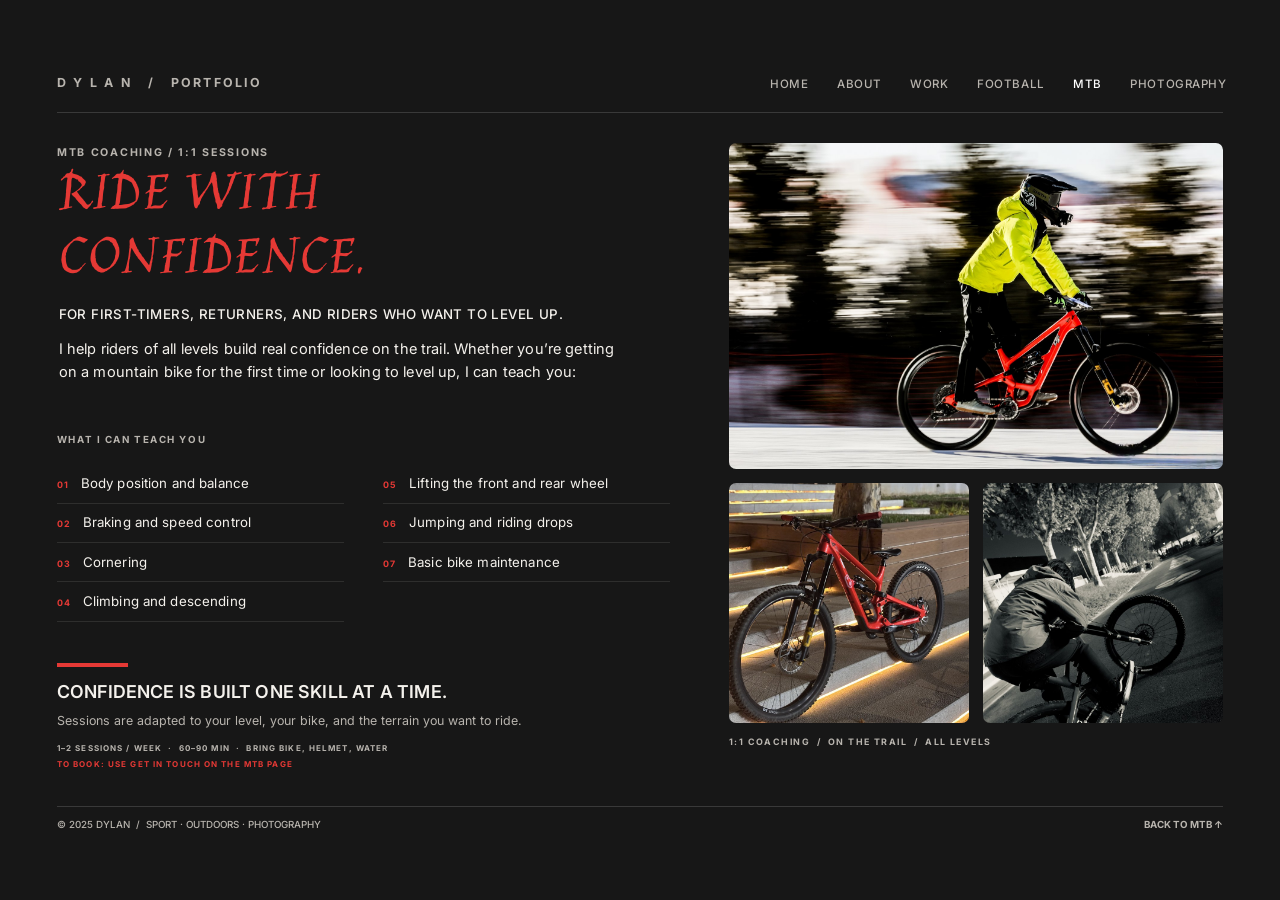
==== coaching.html @ 46d6f0d0 "11 111" ====
<!DOCTYPE html>
<html lang="en">
<head>
  <meta charset="UTF-8">
  <meta name="viewport" content="width=device-width, initial-scale=1.0">
  <title>MTB COACHING / DYLAN</title>

  <link rel="preconnect" href="https://fonts.googleapis.com">
  <link rel="preconnect" href="https://fonts.gstatic.com" crossorigin>
  <link href="https://fonts.googleapis.com/css2?family=Inter:wght@400;500;700&family=Jim+Nightshade&display=swap" rel="stylesheet">

  <link rel="stylesheet" href="style.css">
</head>
<body>
<div class="stage-wrap" id="stageWrap">
  <div class="stage" id="stage">

  <!-- PAGE 7: MTB COACHING / GET IN TOUCH -->
  <div class="page-container page-coaching" id="coaching">
    <div class="brand-title" onclick="window.location.href='index.html#home'">D Y L A N &nbsp; / &nbsp; PORTFOLIO</div>
    <nav class="nav-links">
      <a href="index.html#home" class="nav-link">HOME</a>
      <a href="index.html#about" class="nav-link">ABOUT</a>
      <a href="index.html#work" class="nav-link">WORK</a>
      <a href="index.html#football" class="nav-link">FOOTBALL</a>
      <a href="index.html#mtb" class="nav-link active">MTB</a>
      <a href="index.html#photography" class="nav-link">PHOTOGRAPHY</a>
    </nav>
    <div class="top-divider top-divider-dark"></div>

    <div class="coach-tag">MTB COACHING / 1:1 SESSIONS</div>
    <h2 class="coach-title">RIDE WITH<br>CONFIDENCE.</h2>
    <div class="coach-subtitle">FOR FIRST-TIMERS, RETURNERS, AND RIDERS WHO WANT TO LEVEL UP.</div>

    <p class="coach-intro">
      I help riders of all levels build real confidence on the trail. Whether you’re getting on a mountain bike for the first time or looking to level up, I can teach you:
    </p>

    <div class="coach-list-label">WHAT I CAN TEACH YOU</div>
    <ul class="coach-skills">
      <li><span class="num">01</span>Body position and balance</li>
      <li><span class="num">02</span>Braking and speed control</li>
      <li><span class="num">03</span>Cornering</li>
      <li><span class="num">04</span>Climbing and descending</li>
      <li><span class="num">05</span>Lifting the front and rear wheel</li>
      <li><span class="num">06</span>Jumping and riding drops</li>
      <li><span class="num">07</span>Basic bike maintenance</li>
    </ul>

    <div class="coach-note">
      <div class="coach-note-bar"></div>
      <div class="coach-note-title">CONFIDENCE IS BUILT ONE SKILL AT A TIME.</div>
      <div class="coach-note-sub">Sessions are adapted to your level, your bike, and the terrain you want to ride.</div>
    </div>

    <div class="coach-meta">1–2 SESSIONS / WEEK &nbsp;·&nbsp; 60–90 MIN &nbsp;·&nbsp; BRING BIKE, HELMET, WATER</div>
    <div class="coach-meta coach-meta-red">TO BOOK: USE GET IN TOUCH ON THE MTB PAGE</div>

    <img src="assets/coach-hero.jpg" alt="MTB coaching on the trail" class="coach-img-main" />
    <img src="assets/coach-bike.jpg" alt="Bike setup and maintenance" class="coach-img-small1" />
    <img src="assets/coach-corner.jpg" alt="Cornering practice" class="coach-img-small2" />
    <div class="coach-img-caption">1:1 COACHING &nbsp;/&nbsp; ON THE TRAIL &nbsp;/&nbsp; ALL LEVELS</div>

    <div class="bottom-divider"></div>

    <div class="copyright">
      © 2025 DYLAN &nbsp;/&nbsp; SPORT · OUTDOORS · PHOTOGRAPHY
    </div>
    <a href="index.html#mtb" class="contact-link">
      BACK TO MTB <span class="arrow">↑</span>
    </a>
  </div>


  </div><!-- /.stage -->
</div><!-- /.stage-wrap -->

  <script>
    // Scale the 1440-wide design to the window width on this standalone page.
    (function () {
      const stage = document.getElementById('stage');
      const wrap = document.getElementById('stageWrap');
      const DESIGN_W = 1440;
      const DESIGN_H = 900;

      function fitStage() {
        const viewportWidth = document.documentElement.clientWidth || window.innerWidth;
        const scale = viewportWidth / DESIGN_W;

        if ('zoom' in stage.style) {
          stage.style.zoom = scale;
          stage.style.transform = '';
          wrap.style.height = '';
        } else {
          stage.style.zoom = '';
          stage.style.transform = 'scale(' + scale + ')';
          wrap.style.height = (DESIGN_H * scale) + 'px';
        }
      }

      fitStage();
      window.addEventListener('resize', fitStage);
      window.addEventListener('orientationchange', fitStage);
    })();
  </script>
</body>
</html>
---- style.css ----
/* CSS Reset & Base Setup */
*, *::before, *::after {
  box-sizing: border-box;
  margin: 0;
  padding: 0;
}

html {
  height: 100%;
  background-color: #171717;
}

body {
  width: 100%;
  min-height: 100vh;
  background-color: #171717;
  color: #B8B4AE;
  font-family: 'Inter', -apple-system, BlinkMacSystemFont, "Segoe UI", Roboto, sans-serif;
  -webkit-font-smoothing: antialiased;
  -moz-osx-font-smoothing: grayscale;
  display: flex;
  flex-direction: column;
  align-items: center;
  justify-content: center;
  overflow-x: hidden;
}

/* Scroll wrapper: its height is set in JS to the scaled canvas height */
.stage-wrap {
  position: relative;
  width: 100%;
  flex: 0 0 auto;
}

/* Responsive stage: the 1440 x 900 canvas is scaled to the window width.
   The height is free, so the document scrolls vertically when needed. */
.stage {
  position: relative;
  width: 1440px;
  height: auto;
  margin: 0 auto;
}

/* Master page frame: Exactly 1440px * 900px.
   All pages are stacked vertically to form one continuous scroll page. */
.page-container {
  width: 1440px;
  height: 900px;
  position: relative;
  background-color: #171717;
  overflow: hidden;
  margin: 0 auto;
}

.card-clickable {
  cursor: pointer;
  transition: transform 0.25s ease, opacity 0.2s ease;
}

.card-clickable:hover {
  opacity: 0.9;
}

/* Common Header Elements Across Pages */
.brand-title {
  position: absolute;
  left: 64px;
  top: 28px;
  width: 420px;
  color: #B8B4AE;
  font-size: 14px;
  font-weight: 700;
  letter-spacing: 0.18em;
  word-wrap: break-word;
  user-select: none;
  z-index: 10;
}

.nav-links {
  position: absolute;
  left: 800px;
  top: 30px;
  width: 580px;
  display: flex;
  justify-content: flex-end;
  gap: 32px;
  color: #B8B4AE;
  font-size: 13px;
  font-weight: 500;
  word-wrap: break-word;
  z-index: 10;
}

.nav-link {
  color: #B8B4AE;
  text-decoration: none;
  transition: color 0.2s ease;
  letter-spacing: 0.05em;
}

.nav-link:hover,
.nav-link.active {
  color: #FFFFFF;
}

/* Common Dividers */
.top-divider {
  position: absolute;
  left: 64px;
  top: 70px;
  width: 1312px;
  height: 1px;
  z-index: 10;
}

.top-divider-red {
  background-color: #E53935;
}

.top-divider-dark {
  background-color: #393939;
}

.bottom-divider {
  position: absolute;
  left: 64px;
  top: 850px;
  width: 1312px;
  height: 1px;
  background-color: #393939;
  z-index: 10;
}

/* Common Footer Elements */
.copyright {
  position: absolute;
  left: 64px;
  top: 865px;
  width: 700px;
  color: #B8B4AE;
  font-size: 11px;
  font-weight: 500;
  word-wrap: break-word;
  z-index: 10;
}

.contact-link {
  position: absolute;
  left: 1050px;
  top: 865px;
  width: 326px;
  text-align: right;
  color: #B8B4AE;
  font-size: 11px;
  font-weight: 700;
  word-wrap: break-word;
  text-decoration: none;
  z-index: 10;
  transition: color 0.2s ease;
}

.contact-link:hover {
  color: #FFFFFF;
}

.contact-link .arrow {
  display: inline-block;
  transition: transform 0.2s ease;
}

.contact-link:hover .arrow {
  transform: translate(2px, -2px);
}

/* ===================================================
   PAGE 1: HERO / HOME (Figma exact coordinates)
=================================================== */
.page-home .hero-img-box {
  position: absolute;
  left: 637px;
  top: 109px;
  width: 691px;
  height: 687px;
  z-index: 1;
  pointer-events: none;
}

.page-home .hero-img-box img {
  width: 100%;
  height: 100%;
  object-fit: contain;
  object-position: center;
  display: block;
}

.page-home .role-subheading {
  position: absolute;
  left: 64px;
  top: 105px;
  width: 760px;
  color: rgba(184, 180, 174, 0.72);
  font-size: 12px;
  font-weight: 700;
  letter-spacing: 0.16em;
  word-wrap: break-word;
  z-index: 2;
}

.page-home .hero-title {
  position: absolute;
  left: 64px;
  top: 136px;
  width: 690px;
  color: #E53935;
  font-size: 96px;
  font-family: 'Jim Nightshade', cursive;
  font-weight: 400;
  line-height: 1.05;
  letter-spacing: 0.02em;
  word-wrap: break-word;
  z-index: 2;
  user-select: none;
}

.page-home .hero-intro {
  position: absolute;
  left: 68px;
  top: 400px;
  width: 520px;
  color: #B8B4AE;
  font-size: 18px;
  font-weight: 400;
  line-height: 1.6;
  letter-spacing: 0.01em;
  word-wrap: break-word;
  z-index: 2;
}

.page-home .statement-accent-bar {
  position: absolute;
  left: 68px;
  top: 780px;
  width: 80px;
  height: 5px;
  background-color: #E53935;
  z-index: 2;
}

.page-home .statement-text {
  position: absolute;
  left: 68px;
  top: 798px;
  width: 780px;
  color: #F4F1EC;
  font-size: 14px;
  font-weight: 400;
  line-height: 1.5;
  letter-spacing: 0.02em;
  word-wrap: break-word;
  z-index: 2;
}

/* ===================================================
   PAGE 2: ABOUT SECTION (Figma exact coordinates)
=================================================== */
.page-about .about-img {
  position: absolute;
  left: 64px;
  top: 123px;
  width: 620px;
  height: 650px;
  object-fit: cover;
  border-radius: 8px;
  z-index: 1;
}

.page-about .about-tag {
  position: absolute;
  left: 742px;
  top: 130px;
  width: 500px;
  color: #B8B4AE;
  font-size: 12px;
  font-weight: 700;
  letter-spacing: 0.16em;
  word-wrap: break-word;
  z-index: 2;
}

.page-about .about-title {
  position: absolute;
  left: 742px;
  top: 160px;
  width: 600px;
  color: #E53935;
  font-size: 55px;
  font-family: 'Jim Nightshade', cursive;
  font-weight: 400;
  line-height: 1.1;
  letter-spacing: 0.02em;
  text-transform: uppercase;
  margin-bottom: 28px;
  user-select: none;
  z-index: 2;
}

.page-about .about-narrative {
  position: absolute;
  left: 742px;
  top: 330px;
  width: 580px;
  color: #F4F1EC;
  font-size: 17px;
  font-weight: 400;
  line-height: 1.6;
  word-wrap: break-word;
  z-index: 2;
}

.page-about .about-mid-divider {
  position: absolute;
  left: 742px;
  top: 550px;
  width: 580px;
  height: 1px;
  background-color: #393939;
  z-index: 2;
}

.page-about .pillar-courage {
  position: absolute;
  left: 742px;
  top: 578px;
  width: 250px;
  color: #F4F1EC;
  font-size: 15px;
  font-weight: 700;
  letter-spacing: 0.05em;
  word-wrap: break-word;
  z-index: 2;
}

.page-about .pillar-persistence {
  position: absolute;
  left: 1000px;
  top: 578px;
  width: 270px;
  color: #F4F1EC;
  font-size: 15px;
  font-weight: 700;
  letter-spacing: 0.05em;
  word-wrap: break-word;
  z-index: 2;
}

.page-about .pillar-curiosity {
  position: absolute;
  left: 742px;
  top: 624px;
  width: 250px;
  color: #F4F1EC;
  font-size: 15px;
  font-weight: 700;
  letter-spacing: 0.05em;
  word-wrap: break-word;
  z-index: 2;
}

.page-about .pillar-observation {
  position: absolute;
  left: 1000px;
  top: 624px;
  width: 280px;
  color: #F4F1EC;
  font-size: 15px;
  font-weight: 700;
  letter-spacing: 0.05em;
  word-wrap: break-word;
  z-index: 2;
}

.page-about .about-motto {
  position: absolute;
  left: 742px;
  top: 715px;
  width: 560px;
  color: #F4F1EC;
  font-size: 18px;
  font-weight: 700;
  letter-spacing: 0.02em;
  word-wrap: break-word;
  z-index: 2;
}

/* ===================================================
   PAGE 3: SELECTED WORK (Figma exact coordinates)
=================================================== */
.page-work .work-tag {
  position: absolute;
  left: 64px;
  top: 108px;
  width: 500px;
  color: #B8B4AE;
  font-size: 12px;
  font-weight: 700;
  letter-spacing: 0.16em;
  word-wrap: break-word;
  z-index: 2;
}

.page-work .work-title {
  position: absolute;
  left: 64px;
  top: 128px;
  width: 950px;
  height: 142px;
  color: #E53935;
  font-size: 57px;
  font-family: 'Jim Nightshade', cursive;
  font-weight: 400;
  line-height: 1.15;
  letter-spacing: 0.02em;
  word-wrap: break-word;
  user-select: none;
  z-index: 2;
}

.page-work .card1-img {
  position: absolute;
  left: 64px;
  top: 290px;
  width: 408px;
  height: 360px;
  border-radius: 8px;
  object-fit: cover;
  z-index: 1;
}

.page-work .card1-num {
  position: absolute;
  left: 64px;
  top: 670px;
  width: 50px;
  color: #B8B4AE;
  font-size: 12px;
  font-weight: 700;
  word-wrap: break-word;
  z-index: 2;
}

.page-work .card1-title {
  position: absolute;
  left: 64px;
  top: 700px;
  width: 400px;
  color: #E53935;
  font-size: 20px;
  font-weight: 700;
  letter-spacing: 0.04em;
  word-wrap: break-word;
  z-index: 2;
}

.page-work .card1-desc {
  position: absolute;
  left: 64px;
  top: 738px;
  width: 390px;
  color: #F4F1EC;
  font-size: 14px;
  font-weight: 400;
  line-height: 1.5;
  letter-spacing: 0.01em;
  word-wrap: break-word;
  z-index: 2;
}

.page-work .card2-img {
  position: absolute;
  left: 502px;
  top: 290px;
  width: 408px;
  height: 360px;
  border-radius: 8px;
  object-fit: cover;
  z-index: 1;
}

.page-work .card2-num {
  position: absolute;
  left: 506px;
  top: 670px;
  width: 50px;
  color: #B8B4AE;
  font-size: 12px;
  font-weight: 700;
  word-wrap: break-word;
  z-index: 2;
}

.page-work .card2-title {
  position: absolute;
  left: 506px;
  top: 700px;
  width: 400px;
  color: #E53935;
  font-size: 20px;
  font-weight: 700;
  letter-spacing: 0.04em;
  word-wrap: break-word;
  z-index: 2;
}

.page-work .card2-desc {
  position: absolute;
  left: 506px;
  top: 738px;
  width: 390px;
  color: #F4F1EC;
  font-size: 14px;
  font-weight: 400;
  line-height: 1.5;
  letter-spacing: 0.01em;
  word-wrap: break-word;
  z-index: 2;
}

.page-work .card3-img {
  position: absolute;
  left: 940px;
  top: 290px;
  width: 408px;
  height: 360px;
  border-radius: 8px;
  object-fit: cover;
  z-index: 1;
}

.page-work .card3-num {
  position: absolute;
  left: 948px;
  top: 670px;
  width: 50px;
  color: #B8B4AE;
  font-size: 12px;
  font-weight: 700;
  word-wrap: break-word;
  z-index: 2;
}

.page-work .card3-title {
  position: absolute;
  left: 948px;
  top: 700px;
  width: 400px;
  color: #E53935;
  font-size: 20px;
  font-weight: 700;
  letter-spacing: 0.04em;
  word-wrap: break-word;
  z-index: 2;
}

.page-work .card3-desc {
  position: absolute;
  left: 948px;
  top: 738px;
  width: 390px;
  color: #F4F1EC;
  font-size: 14px;
  font-weight: 400;
  line-height: 1.5;
  letter-spacing: 0.01em;
  word-wrap: break-word;
  z-index: 2;
}

/* ===================================================
   PAGE 4: PROJECT 01 / FOOTBALL (Figma exact coordinates)
=================================================== */
.page-football .football-tag {
  position: absolute;
  left: 64px;
  top: 111px;
  width: 500px;
  height: 18px;
  color: #B8B4AE;
  font-size: 12px;
  font-weight: 700;
  letter-spacing: 1.20px;
  word-wrap: break-word;
  z-index: 2;
}

.page-football .football-title {
  position: absolute;
  left: 64px;
  top: 129px;
  width: 760px;
  height: 74px;
  color: #E53935;
  font-size: 70px;
  font-family: 'Jim Nightshade', cursive;
  font-weight: 400;
  word-wrap: break-word;
  user-select: none;
  z-index: 2;
}

.page-football .football-subtitle {
  position: absolute;
  left: 66px;
  top: 225px;
  width: 760px;
  height: 26px;
  color: #F4F1EC;
  font-size: 16px;
  font-weight: 500;
  word-wrap: break-word;
  z-index: 2;
}

.page-football .football-hero-img {
  position: absolute;
  left: 64px;
  top: 265px;
  width: 820px;
  height: 430px;
  border-radius: 8px;
  object-fit: cover;
  z-index: 1;
}

.page-football .football-keywords {
  position: absolute;
  left: 64px;
  top: 713px;
  width: 600px;
  height: 18px;
  color: #B8B4AE;
  font-size: 12px;
  font-weight: 700;
  letter-spacing: 0.80px;
  word-wrap: break-word;
  z-index: 2;
}

.page-football .football-card-bg {
  position: absolute;
  left: 930px;
  top: 270px;
  width: 446px;
  height: 485px;
  background: #222222;
  border-radius: 8px;
  z-index: 1;
}

.page-football .football-card-stripe {
  position: absolute;
  left: 930px;
  top: 270px;
  width: 6px;
  height: 485px;
  background: #E53935;
  border-top-left-radius: 8px;
  border-bottom-left-radius: 8px;
  z-index: 2;
}

.page-football .football-card-role {
  position: absolute;
  left: 962px;
  top: 296px;
  width: 380px;
  height: 18px;
  color: #B8B4AE;
  font-size: 12px;
  font-weight: 700;
  letter-spacing: 0.80px;
  word-wrap: break-word;
  z-index: 3;
}

.page-football .football-section1-title {
  position: absolute;
  left: 962px;
  top: 334px;
  width: 360px;
  height: 28px;
  color: #E53935;
  font-size: 21px;
  font-weight: 700;
  word-wrap: break-word;
  z-index: 3;
}

.page-football .football-section1-desc {
  position: absolute;
  left: 962px;
  top: 370px;
  width: 370px;
  height: 66px;
  color: #F4F1EC;
  font-size: 15px;
  font-weight: 400;
  line-height: 1.5;
  word-wrap: break-word;
  z-index: 3;
}

.page-football .football-section2-title {
  position: absolute;
  left: 962px;
  top: 461px;
  width: 360px;
  height: 28px;
  color: #E53935;
  font-size: 21px;
  font-weight: 700;
  word-wrap: break-word;
  z-index: 3;
}

.page-football .football-section2-desc {
  position: absolute;
  left: 962px;
  top: 497px;
  width: 370px;
  height: 72px;
  color: #F4F1EC;
  font-size: 15px;
  font-weight: 400;
  line-height: 1.5;
  word-wrap: break-word;
  z-index: 3;
}

.page-football .football-section3-title {
  position: absolute;
  left: 962px;
  top: 600px;
  width: 360px;
  height: 28px;
  color: #E53935;
  font-size: 21px;
  font-weight: 700;
  word-wrap: break-word;
  z-index: 3;
}

.page-football .football-section3-desc {
  position: absolute;
  left: 962px;
  top: 636px;
  width: 370px;
  height: 58px;
  color: #F4F1EC;
  font-size: 15px;
  font-weight: 400;
  line-height: 1.5;
  word-wrap: break-word;
  z-index: 3;
}

/* ===================================================
   PAGE 5: PROJECT 02 / MTB (Figma exact coordinates)
=================================================== */
.page-mtb .mtb-tag {
  position: absolute;
  left: 64px;
  top: 123px;
  width: 500px;
  color: #B8B4AE;
  font-size: 12px;
  font-weight: 700;
  word-wrap: break-word;
  z-index: 2;
}

.page-mtb .mtb-title {
  position: absolute;
  left: 64px;
  top: 148px;
  width: 736px;
  height: 57px;
  color: #E53935;
  font-size: 70px;
  font-family: 'Jim Nightshade', cursive;
  font-weight: 400;
  word-wrap: break-word;
  user-select: none;
  z-index: 2;
}

.page-mtb .mtb-subtitle {
  position: absolute;
  left: 64px;
  top: 246px;
  width: 700px;
  color: #F4F1EC;
  font-size: 16px;
  font-weight: 500;
  word-wrap: break-word;
  z-index: 2;
}

.page-mtb .mtb-hero-img {
  position: absolute;
  left: 64px;
  top: 302px;
  width: 820px;
  height: 400px;
  border-radius: 8px;
  object-fit: cover;
  z-index: 1;
}

.page-mtb .mtb-card-bg {
  position: absolute;
  left: 930px;
  top: 288px;
  width: 446px;
  height: 562px;
  background: #222222;
  border-radius: 8px;
  z-index: 1;
}

.page-mtb .mtb-card-role {
  position: absolute;
  left: 962px;
  top: 318px;
  width: 380px;
  color: #B8B4AE;
  font-size: 12px;
  font-weight: 700;
  word-wrap: break-word;
  z-index: 2;
}

.page-mtb .mtb-section1-title {
  position: absolute;
  left: 962px;
  top: 363px;
  width: 360px;
  color: #E53935;
  font-size: 20px;
  font-weight: 700;
  word-wrap: break-word;
  z-index: 2;
}

.page-mtb .mtb-section1-desc {
  position: absolute;
  left: 962px;
  top: 399px;
  width: 370px;
  color: #F4F1EC;
  font-size: 15px;
  font-weight: 400;
  line-height: 1.5;
  word-wrap: break-word;
  z-index: 2;
}

.page-mtb .mtb-section2-title {
  position: absolute;
  left: 962px;
  top: 493px;
  width: 360px;
  color: #E53935;
  font-size: 20px;
  font-weight: 700;
  word-wrap: break-word;
  z-index: 2;
}

.page-mtb .mtb-section2-desc {
  position: absolute;
  left: 962px;
  top: 529px;
  width: 370px;
  color: #F4F1EC;
  font-size: 15px;
  font-weight: 400;
  line-height: 1.5;
  word-wrap: break-word;
  z-index: 2;
}

.page-mtb .mtb-section3-title {
  position: absolute;
  left: 962px;
  top: 648px;
  width: 360px;
  color: #E53935;
  font-size: 20px;
  font-weight: 700;
  word-wrap: break-word;
  z-index: 2;
}

.page-mtb .mtb-section3-desc {
  position: absolute;
  left: 962px;
  top: 684px;
  width: 370px;
  color: #F4F1EC;
  font-size: 15px;
  font-weight: 400;
  line-height: 1.5;
  word-wrap: break-word;
  z-index: 2;
}

.page-mtb .mtb-details-label {
  position: absolute;
  left: 64px;
  top: 730px;
  width: 300px;
  color: #B8B4AE;
  font-size: 12px;
  font-weight: 700;
  word-wrap: break-word;
  z-index: 2;
}

.page-mtb .mtb-detail-img1 {
  position: absolute;
  left: 64px;
  top: 760px;
  width: 250px;
  height: 70px;
  border-radius: 8px;
  object-fit: cover;
  z-index: 1;
}

.page-mtb .mtb-detail-img2 {
  position: absolute;
  left: 330px;
  top: 760px;
  width: 250px;
  height: 70px;
  border-radius: 8px;
  object-fit: cover;
  z-index: 1;
}

.page-mtb .mtb-detail-img3 {
  position: absolute;
  left: 596px;
  top: 760px;
  width: 250px;
  height: 70px;
  border-radius: 8px;
  object-fit: cover;
  z-index: 1;
}

/* ===================================================
   PAGE 6: PROJECT 03 / PHOTOGRAPHY (Figma exact coordinates)
=================================================== */
.page-photography .photo-tag {
  position: absolute;
  left: 64px;
  top: 105px;
  width: 500px;
  color: #B8B4AE;
  font-size: 12px;
  font-weight: 700;
  word-wrap: break-word;
  z-index: 2;
}

.page-photography .photo-title {
  position: absolute;
  left: 64px;
  top: 127px;
  width: 760px;
  height: 65px;
  color: #E53935;
  font-size: 70px;
  font-family: 'Jim Nightshade', cursive;
  font-weight: 400;
  word-wrap: break-word;
  user-select: none;
  z-index: 2;
}

.page-photography .photo-subtitle {
  position: absolute;
  left: 64px;
  top: 214px;
  width: 900px;
  color: #F4F1EC;
  font-size: 16px;
  font-weight: 500;
  word-wrap: break-word;
  z-index: 2;
}

.page-photography .photo-img-large {
  position: absolute;
  left: 64px;
  top: 275px;
  width: 790px;
  height: 500px;
  border-radius: 8px;
  object-fit: cover;
  z-index: 1;
}

.page-photography .photo-img-top {
  position: absolute;
  left: 880px;
  top: 275px;
  width: 496px;
  height: 240px;
  border-radius: 8px;
  object-fit: cover;
  z-index: 1;
}

.page-photography .photo-img-bottom1 {
  position: absolute;
  left: 880px;
  top: 535px;
  width: 240px;
  height: 240px;
  border-radius: 8px;
  object-fit: cover;
  z-index: 1;
}

.page-photography .photo-img-bottom2 {
  position: absolute;
  left: 1136px;
  top: 536px;
  width: 240px;
  height: 240px;
  border-radius: 8px;
  object-fit: cover;
  z-index: 1;
}

.page-photography .photo-desc {
  position: absolute;
  left: 64px;
  top: 790px;
  width: 1100px;
  color: #F4F1EC;
  font-size: 15px;
  font-weight: 400;
  line-height: 1.5;
  word-wrap: break-word;
  z-index: 2;
}

/* ===================================================
   PAGE 5 ADD-ON: MTB COACHING CTA (inside the card)
=================================================== */
.page-mtb .mtb-coaching {
  position: absolute;
  left: 962px;
  top: 750px;
  width: 370px;
  padding-top: 14px;
  border-top: 1px solid #393939;
  z-index: 3;
}

.page-mtb .mtb-coaching-label {
  color: #B8B4AE;
  font-size: 10px;
  font-weight: 700;
  letter-spacing: 0.14em;
}

.page-mtb .mtb-coaching-link {
  display: inline-block;
  margin-top: 7px;
  color: #E53935;
  font-size: 15px;
  font-weight: 700;
  letter-spacing: 0.02em;
  text-decoration: none;
  transition: color 0.2s ease;
}

.page-mtb .mtb-coaching-link:hover {
  color: #FFFFFF;
}

.page-mtb .mtb-coaching-link .arrow {
  display: inline-block;
  transition: transform 0.2s ease;
}

.page-mtb .mtb-coaching-link:hover .arrow {
  transform: translate(2px, -2px);
}

/* ===================================================
   PAGE 7: MTB COACHING / GET IN TOUCH
=================================================== */
.page-coaching .coach-tag {
  position: absolute;
  left: 64px;
  top: 108px;
  width: 520px;
  color: #B8B4AE;
  font-size: 12px;
  font-weight: 700;
  letter-spacing: 0.16em;
  z-index: 2;
}

.page-coaching .coach-title {
  position: absolute;
  left: 64px;
  top: 128px;
  width: 730px;
  color: #E53935;
  font-size: 70px;
  font-family: 'Jim Nightshade', cursive;
  font-weight: 400;
  line-height: 1.04;
  letter-spacing: 0.02em;
  user-select: none;
  z-index: 2;
}

.page-coaching .coach-subtitle {
  position: absolute;
  left: 66px;
  top: 288px;
  width: 680px;
  color: #F4F1EC;
  font-size: 15px;
  font-weight: 500;
  letter-spacing: 0.03em;
  z-index: 2;
}

.page-coaching .coach-intro {
  position: absolute;
  left: 66px;
  top: 324px;
  width: 650px;
  color: #F4F1EC;
  font-size: 16.5px;
  font-weight: 400;
  line-height: 1.6;
  letter-spacing: 0.01em;
  word-wrap: break-word;
  z-index: 2;
}

.page-coaching .coach-list-label {
  position: absolute;
  left: 64px;
  top: 432px;
  width: 500px;
  color: #B8B4AE;
  font-size: 11px;
  font-weight: 700;
  letter-spacing: 0.16em;
  z-index: 2;
}

.page-coaching .coach-skills {
  position: absolute;
  left: 64px;
  top: 466px;
  width: 690px;
  column-count: 2;
  column-gap: 44px;
  list-style: none;
  z-index: 2;
}

.page-coaching .coach-skills li {
  break-inside: avoid;
  display: flex;
  align-items: baseline;
  gap: 14px;
  padding: 12px 0 11px;
  border-bottom: 1px solid rgba(184, 180, 174, 0.14);
  color: #F4F1EC;
  font-size: 15px;
  font-weight: 400;
  line-height: 1.35;
  letter-spacing: 0.01em;
}

.page-coaching .coach-skills .num {
  flex: 0 0 auto;
  color: #E53935;
  font-size: 10px;
  font-weight: 700;
  letter-spacing: 0.08em;
}

.page-coaching .coach-note {
  position: absolute;
  left: 64px;
  top: 690px;
  width: 660px;
  z-index: 2;
}

.page-coaching .coach-note-bar {
  width: 80px;
  height: 4px;
  background-color: #E53935;
  margin-bottom: 16px;
}

.page-coaching .coach-note-title {
  color: #F4F1EC;
  font-size: 20px;
  font-weight: 600;
  letter-spacing: 0.01em;
}

.page-coaching .coach-note-sub {
  margin-top: 10px;
  width: 610px;
  color: #B8B4AE;
  font-size: 14px;
  font-weight: 400;
  line-height: 1.6;
}

.page-coaching .coach-img-main {
  position: absolute;
  left: 820px;
  top: 105px;
  width: 556px;
  height: 366px;
  border-radius: 8px;
  object-fit: cover;
  z-index: 1;
}

.page-coaching .coach-img-small1 {
  position: absolute;
  left: 820px;
  top: 487px;
  width: 270px;
  height: 270px;
  border-radius: 8px;
  object-fit: cover;
  z-index: 1;
}

.page-coaching .coach-img-small2 {
  position: absolute;
  left: 1106px;
  top: 487px;
  width: 270px;
  height: 270px;
  border-radius: 8px;
  object-fit: cover;
  z-index: 1;
}

.page-coaching .coach-img-caption {
  position: absolute;
  left: 820px;
  top: 772px;
  width: 556px;
  color: #B8B4AE;
  font-size: 10px;
  font-weight: 700;
  letter-spacing: 0.16em;
  z-index: 2;
}

/* ===================================================
   MOMENTS / PINNED HORIZONTAL SCROLL GALLERY
   Vertical page scroll drives a horizontal image collage.
=================================================== */
.moments-scroll {
  position: relative;
  width: 1440px;
  height: 3000px;
  background-color: #171717;
}

.moments-pin {
  position: sticky;
  top: 0;
  left: 0;
  width: 1440px;
  height: 900px;
  overflow: hidden;
  background-color: #171717;
}

.moments-pin::before {
  content: "";
  position: absolute;
  left: -220px;
  top: -280px;
  width: 1100px;
  height: 1100px;
  background: radial-gradient(circle, rgba(229, 57, 53, 0.10) 0%, rgba(229, 57, 53, 0) 62%);
  pointer-events: none;
  z-index: 0;
}

.moments-track {
  position: absolute;
  left: 0;
  top: 0;
  width: 3940px;
  height: 900px;
  z-index: 1;
  will-change: transform;
}

/* Oversized ghost type that drifts at a slower speed */
.moments-ghost {
  position: absolute;
  left: -40px;
  top: 530px;
  white-space: nowrap;
  color: rgba(229, 57, 53, 0.055);
  font-family: 'Jim Nightshade', cursive;
  font-size: 220px;
  font-weight: 400;
  line-height: 1;
  letter-spacing: 0.01em;
  z-index: 0;
  pointer-events: none;
  user-select: none;
  will-change: transform;
}

/* Intro panel */
.moments-intro {
  position: absolute;
  left: 64px;
  top: 104px;
  width: 520px;
  z-index: 2;
}

.moments-tag {
  color: #B8B4AE;
  font-size: 12px;
  font-weight: 700;
  letter-spacing: 0.16em;
}

.moments-title {
  margin-top: 18px;
  color: #E53935;
  font-family: 'Jim Nightshade', cursive;
  font-size: 76px;
  font-weight: 400;
  line-height: 1.02;
  letter-spacing: 0.01em;
  user-select: none;
}

.moments-copy {
  margin-top: 24px;
  width: 420px;
  color: #F4F1EC;
  font-size: 16px;
  font-weight: 400;
  line-height: 1.65;
  letter-spacing: 0.01em;
}

.moments-rule {
  margin-top: 30px;
  width: 80px;
  height: 4px;
  background-color: #E53935;
}

.moments-scroll-hint {
  margin-top: 18px;
  color: #B8B4AE;
  font-size: 10px;
  font-weight: 700;
  letter-spacing: 0.16em;
}

.moments-scroll-hint .arrow {
  display: inline-block;
  margin-left: 6px;
}

/* Photo panels */
.moments-item {
  position: absolute;
  margin: 0;
  z-index: 2;
}

.moments-item img {
  display: block;
  width: 100%;
  height: 100%;
  object-fit: cover;
  border-radius: 8px;
}

.moments-item figcaption {
  position: absolute;
  left: 0;
  bottom: calc(100% + 12px);
  color: #B8B4AE;
  font-size: 10px;
  font-weight: 700;
  letter-spacing: 0.16em;
  white-space: nowrap;
}

.mi-0 { left: 1120px; top: 470px; width: 256px; height: 260px; }
.mi-1 { left: 660px; top: 270px; width: 380px; height: 340px; }
.mi-2 { left: 1580px; top: 440px; width: 440px; height: 300px; }
.mi-3 { left: 2070px; top: 150px; width: 330px; height: 300px; }
.mi-4 { left: 2460px; top: 470px; width: 300px; height: 320px; }
.mi-5 { left: 2820px; top: 190px; width: 330px; height: 300px; }
.mi-6 { left: 3210px; top: 360px; width: 320px; height: 400px; }

/* Typographic interludes */
.moments-quote {
  position: absolute;
  left: 1130px;
  top: 208px;
  width: 390px;
  z-index: 2;
}

.moments-quote-sm {
  color: #F4F1EC;
  font-family: 'Jim Nightshade', cursive;
  font-size: 32px;
  font-weight: 400;
  line-height: 1.1;
  letter-spacing: 0.02em;
}

.moments-quote-lg {
  margin-top: 8px;
  color: #E53935;
  font-family: 'Jim Nightshade', cursive;
  font-size: 38px;
  font-weight: 400;
  line-height: 1.15;
  letter-spacing: 0.02em;
}

.moments-quote-rule {
  margin-top: 26px;
  width: 64px;
  height: 3px;
  background-color: #E53935;
}

/* Closing panel */
.moments-end {
  position: absolute;
  left: 3600px;
  top: 236px;
  width: 300px;
  z-index: 2;
}

.moments-end-rule {
  width: 80px;
  height: 4px;
  background-color: #E53935;
}

.moments-end-title {
  margin-top: 22px;
  color: #E53935;
  font-family: 'Jim Nightshade', cursive;
  font-size: 40px;
  font-weight: 400;
  line-height: 1.16;
  letter-spacing: 0.02em;
}

.moments-end-sub {
  margin-top: 26px;
  color: #B8B4AE;
  font-size: 10px;
  font-weight: 700;
  letter-spacing: 0.16em;
}



/* Top scroll progress line (overlays the divider) */
.moments-progress {
  position: absolute;
  left: 64px;
  top: 70px;
  width: 1312px;
  height: 2px;
  z-index: 11;
  pointer-events: none;
}

.moments-progress span {
  display: block;
  width: 100%;
  height: 2px;
  background-color: #E53935;
  transform: scaleX(0);
  transform-origin: left center;
}

/* ===================================================
   FINAL PAGE / FOOTER
   A cream header + closing statement + rider + ticker
=================================================== */
.page-end {
  background-color: #171717;
}

.page-end .brand-title {
  color: #171717;
  z-index: 12;
}

.page-end .nav-links {
  z-index: 12;
}

.page-end .nav-link {
  color: #2F2F2F;
}

.page-end .nav-link:hover {
  color: #E53935;
}

.page-end .nav-link.active {
  color: #171717;
}

.end-band {
  position: absolute;
  left: 0;
  top: 0;
  width: 1440px;
  height: 120px;
  z-index: 1;
  pointer-events: none;
}

.end-eyebrow {
  position: absolute;
  left: 0;
  top: 134px;
  width: 1440px;
  text-align: center;
  color: #B8B4AE;
  font-size: 10px;
  font-weight: 700;
  letter-spacing: 0.20em;
  z-index: 4;
}

.end-title {
  position: absolute;
  left: 0;
  top: 156px;
  width: 1440px;
  text-align: center;
  font-weight: 400;
  line-height: 0.96;
  z-index: 4;
  user-select: none;
}

.end-title-line {
  display: block;
  white-space: nowrap;
}

.end-sans {
  font-family: 'Inter', sans-serif;
  font-size: 58px;
  font-weight: 700;
  letter-spacing: -0.01em;
  color: #F4F1EC;
}

.end-serif {
  font-family: 'Jim Nightshade', cursive;
  font-size: 72px;
  font-weight: 400;
  letter-spacing: 0.01em;
  color: #F4F1EC;
}

.end-serif.end-red {
  color: #E53935;
}

.end-glow {
  position: absolute;
  left: 200px;
  top: 130px;
  width: 1040px;
  height: 760px;
  background: radial-gradient(circle at 50% 48%, rgba(229, 57, 53, 0.13) 0%, rgba(229, 57, 53, 0) 60%);
  pointer-events: none;
  z-index: 1;
}

.end-rider {
  position: absolute;
  left: 570px;
  top: 305px;
  width: 300px;
  height: 475px;
  object-fit: contain;
  filter: drop-shadow(0 28px 40px rgba(0, 0, 0, 0.5));
  z-index: 2;
}

/* Footer link columns */
.end-col {
  position: absolute;
  top: 352px;
  width: 250px;
  z-index: 4;
}

.end-col-left {
  left: 64px;
}

.end-col-right {
  left: 1126px;
  text-align: right;
}

.end-col-label {
  margin-bottom: 16px;
  color: #B8B4AE;
  font-size: 10px;
  font-weight: 700;
  letter-spacing: 0.20em;
}

.end-col a {
  display: block;
  color: #F4F1EC;
  font-size: 16px;
  font-weight: 700;
  line-height: 30px;
  letter-spacing: 0.02em;
  text-decoration: none;
  transition: color 0.2s ease;
}

.end-col a:hover {
  color: #E53935;
}

.end-col-right a.end-cta {
  display: inline-flex;
  align-items: center;
  justify-content: center;
  gap: 8px;
  margin-top: 16px;
  padding: 13px 18px;
  background-color: #E53935;
  color: #F4F1EC;
  font-size: 11px;
  letter-spacing: 0.12em;
  line-height: 1;
  border-radius: 4px;
  transition: background-color 0.2s ease, color 0.2s ease;
}

.end-col-right a.end-cta:hover {
  background-color: #F4F1EC;
  color: #E53935;
}

.end-col-right a.end-cta .arrow {
  display: inline-block;
  transition: transform 0.2s ease;
}

.end-col-right a.end-cta:hover .arrow {
  transform: translate(2px, -2px);
}

.end-col-note {
  margin-top: 12px;
  color: #7E7A74;
  font-size: 10px;
  font-weight: 500;
  letter-spacing: 0.12em;
}

/* Scrolling text ribbon */
.end-marquee {
  position: absolute;
  left: 0;
  top: 800px;
  width: 1440px;
  height: 70px;
  overflow: hidden;
  background-color: #F4F1EC;
  z-index: 6;
}

.end-marquee-track {
  display: flex;
  width: max-content;
  height: 70px;
  align-items: center;
  animation: endMarquee 34s linear infinite;
  will-change: transform;
}

.end-marquee:hover .end-marquee-track {
  animation-play-state: paused;
}

.end-marquee-group {
  display: flex;
  flex: 0 0 auto;
  align-items: center;
  height: 70px;
}

.end-marquee-word {
  padding: 0 22px;
  color: #171717;
  font-family: 'Inter', sans-serif;
  font-size: 30px;
  font-weight: 800;
  letter-spacing: 0.06em;
  line-height: 70px;
  white-space: nowrap;
}

.end-marquee-sep {
  color: #E53935;
  font-size: 14px;
  line-height: 70px;
}

@keyframes endMarquee {
  from { transform: translate3d(0, 0, 0); }
  to { transform: translate3d(-50%, 0, 0); }
}

/* Bottom meta line */
.end-bottom {
  position: absolute;
  left: 0;
  top: 870px;
  width: 1440px;
  height: 30px;
  z-index: 7;
}

.end-copy {
  position: absolute;
  left: 64px;
  top: 12px;
  color: #B8B4AE;
  font-size: 10px;
  font-weight: 500;
  letter-spacing: 0.04em;
}

.end-top-link {
  position: absolute;
  left: 1064px;
  top: 12px;
  width: 312px;
  text-align: right;
  color: #B8B4AE;
  font-size: 10px;
  font-weight: 700;
  letter-spacing: 0.10em;
  text-decoration: none;
  transition: color 0.2s ease;
}

.end-top-link:hover {
  color: #F4F1EC;
}

.end-top-link .arrow {
  display: inline-block;
  transition: transform 0.2s ease;
}

.end-top-link:hover .arrow {
  transform: translate(0, -2px);
}

@media (prefers-reduced-motion: reduce) {
  .end-marquee-track {
    animation: none;
  }
}

/* ===================================================
   FOOTBALL HELP CTA / PHOTOGRAPHY HELP CTA
=================================================== */
.page-football .football-card-bg {
  height: 580px;
}

.page-football .football-card-stripe {
  height: 580px;
}

.page-football .football-help {
  position: absolute;
  left: 962px;
  top: 748px;
  width: 370px;
  padding-top: 14px;
  border-top: 1px solid #393939;
  z-index: 3;
}

.page-football .football-help-label {
  color: #B8B4AE;
  font-size: 10px;
  font-weight: 700;
  letter-spacing: 0.14em;
}

.page-football .football-help-link {
  display: inline-block;
  margin-top: 7px;
  color: #E53935;
  font-size: 15px;
  font-weight: 700;
  letter-spacing: 0.02em;
  text-decoration: none;
  transition: color 0.2s ease;
}

.page-football .football-help-link:hover {
  color: #FFFFFF;
}

.page-football .football-help-link .arrow {
  display: inline-block;
  transition: transform 0.2s ease;
}

.page-football .football-help-link:hover .arrow {
  transform: translate(2px, -2px);
}

.page-photography .photo-desc {
  width: 780px;
  font-size: 14px;
}

.page-photography .photo-help {
  position: absolute;
  left: 880px;
  top: 782px;
  width: 496px;
  padding-top: 12px;
  border-top: 1px solid #393939;
  z-index: 3;
}

.page-photography .photo-help-label {
  color: #B8B4AE;
  font-size: 10px;
  font-weight: 700;
  letter-spacing: 0.14em;
}

.page-photography .photo-help-link {
  display: inline-block;
  margin-top: 6px;
  color: #E53935;
  font-size: 15px;
  font-weight: 700;
  letter-spacing: 0.02em;
  text-decoration: none;
  transition: color 0.2s ease;
}

.page-photography .photo-help-link:hover {
  color: #FFFFFF;
}

.page-photography .photo-help-link .arrow {
  display: inline-block;
  transition: transform 0.2s ease;
}

.page-photography .photo-help-link:hover .arrow {
  transform: translate(2px, -2px);
}

/* ===================================================
   SHARED HELP DETAIL PAGES (football-help / photography-help)
=================================================== */
.page-help .help-tag {
  position: absolute;
  left: 64px;
  top: 108px;
  width: 560px;
  color: #B8B4AE;
  font-size: 12px;
  font-weight: 700;
  letter-spacing: 0.16em;
  z-index: 2;
}

.page-help .help-title {
  position: absolute;
  left: 64px;
  top: 128px;
  width: 730px;
  color: #E53935;
  font-size: 70px;
  font-family: 'Jim Nightshade', cursive;
  font-weight: 400;
  line-height: 1.04;
  letter-spacing: 0.02em;
  user-select: none;
  z-index: 2;
}

.page-help .help-subtitle {
  position: absolute;
  left: 66px;
  top: 292px;
  width: 680px;
  color: #F4F1EC;
  font-size: 15px;
  font-weight: 500;
  letter-spacing: 0.03em;
  z-index: 2;
}

.page-help .help-intro {
  position: absolute;
  left: 66px;
  top: 328px;
  width: 650px;
  color: #F4F1EC;
  font-size: 16px;
  font-weight: 400;
  line-height: 1.6;
  letter-spacing: 0.01em;
  word-wrap: break-word;
  z-index: 2;
}

.page-help .help-details {
  position: absolute;
  left: 64px;
  top: 424px;
  width: 670px;
  z-index: 2;
}

.page-help .help-field {
  margin-bottom: 9px;
}

.page-help .help-label {
  margin-bottom: 3px;
  color: #B8B4AE;
  font-size: 9.2px;
  font-weight: 700;
  letter-spacing: 0.16em;
}

.page-help .help-text {
  color: #F4F1EC;
  font-size: 13.5px;
  font-weight: 400;
  line-height: 1.55;
  letter-spacing: 0.01em;
  word-wrap: break-word;
}

.page-help .help-img-main {
  position: absolute;
  left: 820px;
  top: 105px;
  width: 556px;
  height: 366px;
  border-radius: 8px;
  object-fit: cover;
  z-index: 1;
}

.page-help .help-img-small1 {
  position: absolute;
  left: 820px;
  top: 487px;
  width: 270px;
  height: 270px;
  border-radius: 8px;
  object-fit: cover;
  z-index: 1;
}

.page-help .help-img-small2 {
  position: absolute;
  left: 1106px;
  top: 487px;
  width: 270px;
  height: 270px;
  border-radius: 8px;
  object-fit: cover;
  z-index: 1;
}

.page-help .help-img-caption {
  position: absolute;
  left: 820px;
  top: 772px;
  width: 556px;
  color: #B8B4AE;
  font-size: 10px;
  font-weight: 700;
  letter-spacing: 0.16em;
  z-index: 2;
}

/* MTB coaching page: quick session notes */
.page-coaching .coach-meta {
  position: absolute;
  left: 64px;
  top: 780px;
  width: 660px;
  color: #B8B4AE;
  font-size: 9px;
  font-weight: 700;
  letter-spacing: 0.14em;
  z-index: 2;
}

.page-coaching .coach-meta-red {
  top: 798px;
  color: #E53935;
}
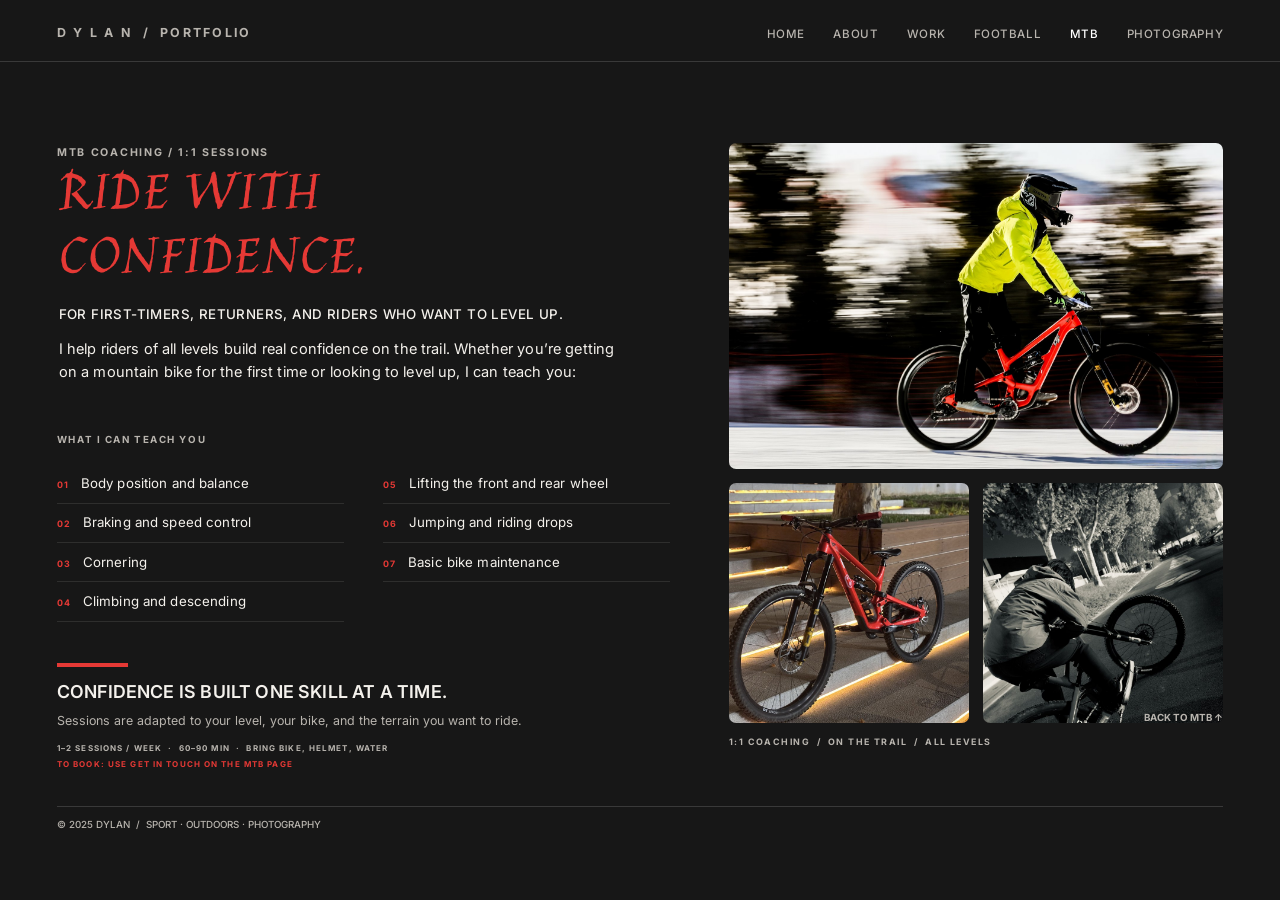
==== commit c191e0fe: "v24 version 24" ====
--- a/coaching.html
+++ b/coaching.html
@@ -9,9 +9,23 @@
   <link rel="preconnect" href="https://fonts.gstatic.com" crossorigin>
   <link href="https://fonts.googleapis.com/css2?family=Inter:wght@400;500;700&family=Jim+Nightshade&display=swap" rel="stylesheet">
 
-  <link rel="stylesheet" href="style.css">
+  <link rel="stylesheet" href="style.css?v=23">
 </head>
 <body>
+<header class="site-header" id="siteHeader">
+  <div class="site-header-inner">
+    <a href="index.html#home" class="site-brand">D Y L A N &nbsp;/&nbsp; PORTFOLIO</a>
+    <nav class="site-nav" aria-label="Main navigation">
+      <a href="index.html#home">HOME</a>
+      <a href="index.html#about">ABOUT</a>
+      <a href="index.html#work">WORK</a>
+      <a href="index.html#football">FOOTBALL</a>
+      <a href="index.html#mtb" class="active">MTB</a>
+      <a href="index.html#photography">PHOTOGRAPHY</a>
+    </nav>
+  </div>
+</header>
+
 <div class="stage-wrap" id="stageWrap">
   <div class="stage" id="stage">
 
@@ -76,7 +90,8 @@
 </div><!-- /.stage-wrap -->
 
   <script>
-    // Scale the 1440-wide design to the window width on this standalone page.
+    // Fit the whole 1440x900 design inside the window on this standalone page,
+    // so the GET IN TOUCH block is visible without scrolling.
     (function () {
       const stage = document.getElementById('stage');
       const wrap = document.getElementById('stageWrap');
@@ -86,6 +101,7 @@
       function fitStage() {
         const viewportWidth = document.documentElement.clientWidth || window.innerWidth;
         const scale = viewportWidth / DESIGN_W;
+        document.documentElement.style.setProperty('--s', scale);
 
         if ('zoom' in stage.style) {
           stage.style.zoom = scale;
--- a/style.css
+++ b/style.css
@@ -30,6 +30,9 @@
   position: relative;
   width: 100%;
   flex: 0 0 auto;
+  display: flex;
+  justify-content: center;
+  overflow-x: clip;
 }
 
 /* Responsive stage: the 1440 x 900 canvas is scaled to the window width.
@@ -52,6 +55,21 @@
   margin: 0 auto;
 }
 
+/* The hero stays pinned while the bike rides across the full page width,
+   then the whole section is released and scrolls away normally. */
+.home-scroll {
+  position: relative;
+  width: 1440px;
+  height: 1500px; /* 900px page + 600px pinned ride */
+  background-color: #171717;
+}
+
+.home-scroll .page-home {
+  position: sticky;
+  top: 0;
+  margin: 0 auto;
+}
+
 .card-clickable {
   cursor: pointer;
   transition: transform 0.25s ease, opacity 0.2s ease;
@@ -147,7 +165,7 @@
 .contact-link {
   position: absolute;
   left: 1050px;
-  top: 865px;
+  top: 745px;
   width: 326px;
   text-align: right;
   color: #B8B4AE;
@@ -177,7 +195,7 @@
 =================================================== */
 .page-home .hero-img-box {
   position: absolute;
-  left: 637px;
+  left: 0;
   top: 109px;
   width: 691px;
   height: 687px;
@@ -193,6 +211,96 @@
   display: block;
 }
 
+/* Two spinning wheel layers sit behind the rider photo. The cut-out bike has
+   hollow rims, so the spoke art shows through the transparent wheel interiors
+   while the frame, fork and rotors stay in front of it. */
+.page-home .hero-wheel {
+  position: absolute;
+  width: 38%;
+  aspect-ratio: 1 / 1;
+  z-index: 0;
+  pointer-events: none;
+  transform-origin: 50% 50%;
+  will-change: transform, filter;
+}
+
+.page-home .hero-wheel img {
+  width: 100%;
+  height: 100%;
+  object-fit: contain;
+}
+
+.page-home .hero-wheel-rear {
+  left: 0%;
+  top: 60.35%;
+}
+
+.page-home .hero-wheel-front {
+  left: 61.45%;
+  top: 61.45%;
+}
+
+/* The tyre + rim of each wheel, cut out of the photo, rotating above the
+   rider. A static conic mask hides the arcs where the fork, hose, leg and
+   chainstay are in front of the tyre, so those parts never spin. */
+.page-home .hero-wheel-ring {
+  position: absolute;
+  width: 38%;
+  aspect-ratio: 1 / 1;
+  z-index: 3;
+  pointer-events: none;
+  -webkit-mask-image: conic-gradient(from 0deg, #000 0deg 252deg, transparent 260deg 290deg, #000 298deg 304deg, transparent 312deg 356deg, #000 360deg);
+  mask-image: conic-gradient(from 0deg, #000 0deg 252deg, transparent 260deg 290deg, #000 298deg 304deg, transparent 312deg 356deg, #000 360deg);
+}
+
+.page-home .hero-wheel-ring img {
+  width: 100%;
+  height: 100%;
+  object-fit: contain;
+  transform-origin: 50% 50%;
+  will-change: transform, filter;
+  animation: heroWheelSpin 2.4s linear infinite;
+}
+
+html.hero-motion-ready .page-home .hero-wheel-ring img {
+  animation: none;
+}
+
+.page-home .hero-ring-rear {
+  left: 0%;
+  top: 60.35%;
+  -webkit-mask-image: conic-gradient(from 0deg, transparent 0deg 142deg, #000 150deg 350deg, transparent 358deg 360deg);
+  mask-image: conic-gradient(from 0deg, transparent 0deg 142deg, #000 150deg 350deg, transparent 358deg 360deg);
+}
+
+.page-home .hero-ring-front {
+  left: 61.45%;
+  top: 61.45%;
+}
+
+.page-home .hero-img-box .hero-rider {
+  position: relative;
+  z-index: 1;
+}
+
+/* Pure-CSS fallback: the wheels start turning before (and even without)
+   hero-motion.js. As soon as the script initialises it adds
+   .hero-motion-ready to <html> and takes over the transform itself. */
+.page-home .hero-wheel {
+  animation: heroWheelSpin 2.4s linear infinite;
+}
+
+html.hero-motion-ready .page-home .hero-wheel {
+  animation: none;
+}
+
+@keyframes heroWheelSpin {
+  from { transform: rotate(0deg); }
+  to   { transform: rotate(360deg); }
+}
+
+
+
 .page-home .role-subheading {
   position: absolute;
   left: 64px;
@@ -208,32 +316,33 @@
 
 .page-home .hero-title {
   position: absolute;
-  left: 64px;
-  top: 136px;
-  width: 690px;
-  color: #E53935;
-  font-size: 96px;
+  left: 40px;
+  top: 181px;
+  width: 1400px;
+  color: #E53935;
+  font-size: 212px;
   font-family: 'Jim Nightshade', cursive;
   font-weight: 400;
-  line-height: 1.05;
-  letter-spacing: 0.02em;
-  word-wrap: break-word;
-  z-index: 2;
+  line-height: 0.94;
+  letter-spacing: 0.005em;
+  word-wrap: break-word;
+  /* Sits behind the cut-out rider: the type runs through the bike and
+     reappears in the transparent gaps, weaving in and out of the photo. */
+  z-index: 0;
+  pointer-events: none;
   user-select: none;
 }
 
-.page-home .hero-intro {
-  position: absolute;
-  left: 68px;
-  top: 400px;
-  width: 520px;
-  color: #B8B4AE;
-  font-size: 18px;
-  font-weight: 400;
-  line-height: 1.6;
-  letter-spacing: 0.01em;
-  word-wrap: break-word;
-  z-index: 2;
+.page-home .hero-line {
+  display: block;
+  white-space: nowrap;
+}
+
+/* Second line drops down to the wheels, leaving clear air under line one. */
+.page-home .hero-line-2 {
+  position: absolute;
+  left: 0;
+  top: 338px;
 }
 
 .page-home .statement-accent-bar {
@@ -290,10 +399,10 @@
 .page-about .about-title {
   position: absolute;
   left: 742px;
-  top: 160px;
-  width: 600px;
-  color: #E53935;
-  font-size: 55px;
+  top: 158px;
+  width: 680px;
+  color: #E53935;
+  font-size: 66px;
   font-family: 'Jim Nightshade', cursive;
   font-weight: 400;
   line-height: 1.1;
@@ -411,11 +520,11 @@
 .page-work .work-title {
   position: absolute;
   left: 64px;
-  top: 128px;
-  width: 950px;
-  height: 142px;
-  color: #E53935;
-  font-size: 57px;
+  top: 124px;
+  width: 1050px;
+  height: 160px;
+  color: #E53935;
+  font-size: 66px;
   font-family: 'Jim Nightshade', cursive;
   font-weight: 400;
   line-height: 1.15;
@@ -430,7 +539,7 @@
   left: 64px;
   top: 290px;
   width: 408px;
-  height: 360px;
+  height: 300px;
   border-radius: 8px;
   object-fit: cover;
   z-index: 1;
@@ -439,7 +548,7 @@
 .page-work .card1-num {
   position: absolute;
   left: 64px;
-  top: 670px;
+  top: 610px;
   width: 50px;
   color: #B8B4AE;
   font-size: 12px;
@@ -451,10 +560,10 @@
 .page-work .card1-title {
   position: absolute;
   left: 64px;
-  top: 700px;
+  top: 640px;
   width: 400px;
   color: #E53935;
-  font-size: 20px;
+  font-size: 23px;
   font-weight: 700;
   letter-spacing: 0.04em;
   word-wrap: break-word;
@@ -464,7 +573,7 @@
 .page-work .card1-desc {
   position: absolute;
   left: 64px;
-  top: 738px;
+  top: 678px;
   width: 390px;
   color: #F4F1EC;
   font-size: 14px;
@@ -480,7 +589,7 @@
   left: 502px;
   top: 290px;
   width: 408px;
-  height: 360px;
+  height: 300px;
   border-radius: 8px;
   object-fit: cover;
   z-index: 1;
@@ -489,7 +598,7 @@
 .page-work .card2-num {
   position: absolute;
   left: 506px;
-  top: 670px;
+  top: 610px;
   width: 50px;
   color: #B8B4AE;
   font-size: 12px;
@@ -501,10 +610,10 @@
 .page-work .card2-title {
   position: absolute;
   left: 506px;
-  top: 700px;
+  top: 640px;
   width: 400px;
   color: #E53935;
-  font-size: 20px;
+  font-size: 23px;
   font-weight: 700;
   letter-spacing: 0.04em;
   word-wrap: break-word;
@@ -514,7 +623,7 @@
 .page-work .card2-desc {
   position: absolute;
   left: 506px;
-  top: 738px;
+  top: 678px;
   width: 390px;
   color: #F4F1EC;
   font-size: 14px;
@@ -530,7 +639,7 @@
   left: 940px;
   top: 290px;
   width: 408px;
-  height: 360px;
+  height: 300px;
   border-radius: 8px;
   object-fit: cover;
   z-index: 1;
@@ -539,7 +648,7 @@
 .page-work .card3-num {
   position: absolute;
   left: 948px;
-  top: 670px;
+  top: 610px;
   width: 50px;
   color: #B8B4AE;
   font-size: 12px;
@@ -551,10 +660,10 @@
 .page-work .card3-title {
   position: absolute;
   left: 948px;
-  top: 700px;
+  top: 640px;
   width: 400px;
   color: #E53935;
-  font-size: 20px;
+  font-size: 23px;
   font-weight: 700;
   letter-spacing: 0.04em;
   word-wrap: break-word;
@@ -564,7 +673,7 @@
 .page-work .card3-desc {
   position: absolute;
   left: 948px;
-  top: 738px;
+  top: 678px;
   width: 390px;
   color: #F4F1EC;
   font-size: 14px;
@@ -595,11 +704,11 @@
 .page-football .football-title {
   position: absolute;
   left: 64px;
-  top: 129px;
+  top: 124px;
   width: 760px;
-  height: 74px;
-  color: #E53935;
-  font-size: 70px;
+  height: 92px;
+  color: #E53935;
+  font-size: 80px;
   font-family: 'Jim Nightshade', cursive;
   font-weight: 400;
   word-wrap: break-word;
@@ -689,7 +798,7 @@
   width: 360px;
   height: 28px;
   color: #E53935;
-  font-size: 21px;
+  font-size: 23px;
   font-weight: 700;
   word-wrap: break-word;
   z-index: 3;
@@ -716,7 +825,7 @@
   width: 360px;
   height: 28px;
   color: #E53935;
-  font-size: 21px;
+  font-size: 23px;
   font-weight: 700;
   word-wrap: break-word;
   z-index: 3;
@@ -743,7 +852,7 @@
   width: 360px;
   height: 28px;
   color: #E53935;
-  font-size: 21px;
+  font-size: 23px;
   font-weight: 700;
   word-wrap: break-word;
   z-index: 3;
@@ -781,11 +890,11 @@
 .page-mtb .mtb-title {
   position: absolute;
   left: 64px;
-  top: 148px;
-  width: 736px;
-  height: 57px;
-  color: #E53935;
-  font-size: 70px;
+  top: 142px;
+  width: 880px;
+  height: 92px;
+  color: #E53935;
+  font-size: 80px;
   font-family: 'Jim Nightshade', cursive;
   font-weight: 400;
   word-wrap: break-word;
@@ -845,7 +954,7 @@
   top: 363px;
   width: 360px;
   color: #E53935;
-  font-size: 20px;
+  font-size: 23px;
   font-weight: 700;
   word-wrap: break-word;
   z-index: 2;
@@ -867,10 +976,10 @@
 .page-mtb .mtb-section2-title {
   position: absolute;
   left: 962px;
-  top: 493px;
+  top: 470px;
   width: 360px;
   color: #E53935;
-  font-size: 20px;
+  font-size: 23px;
   font-weight: 700;
   word-wrap: break-word;
   z-index: 2;
@@ -879,7 +988,7 @@
 .page-mtb .mtb-section2-desc {
   position: absolute;
   left: 962px;
-  top: 529px;
+  top: 506px;
   width: 370px;
   color: #F4F1EC;
   font-size: 15px;
@@ -892,10 +1001,10 @@
 .page-mtb .mtb-section3-title {
   position: absolute;
   left: 962px;
-  top: 648px;
+  top: 615px;
   width: 360px;
   color: #E53935;
-  font-size: 20px;
+  font-size: 23px;
   font-weight: 700;
   word-wrap: break-word;
   z-index: 2;
@@ -904,7 +1013,7 @@
 .page-mtb .mtb-section3-desc {
   position: absolute;
   left: 962px;
-  top: 684px;
+  top: 651px;
   width: 370px;
   color: #F4F1EC;
   font-size: 15px;
@@ -977,11 +1086,11 @@
 .page-photography .photo-title {
   position: absolute;
   left: 64px;
-  top: 127px;
+  top: 122px;
   width: 760px;
-  height: 65px;
-  color: #E53935;
-  font-size: 70px;
+  height: 92px;
+  color: #E53935;
+  font-size: 80px;
   font-family: 'Jim Nightshade', cursive;
   font-weight: 400;
   word-wrap: break-word;
@@ -992,7 +1101,7 @@
 .page-photography .photo-subtitle {
   position: absolute;
   left: 64px;
-  top: 214px;
+  top: 226px;
   width: 900px;
   color: #F4F1EC;
   font-size: 16px;
@@ -1028,7 +1137,7 @@
   left: 880px;
   top: 535px;
   width: 240px;
-  height: 240px;
+  height: 160px;
   border-radius: 8px;
   object-fit: cover;
   z-index: 1;
@@ -1039,7 +1148,7 @@
   left: 1136px;
   top: 536px;
   width: 240px;
-  height: 240px;
+  height: 160px;
   border-radius: 8px;
   object-fit: cover;
   z-index: 1;
@@ -1064,7 +1173,7 @@
 .page-mtb .mtb-coaching {
   position: absolute;
   left: 962px;
-  top: 750px;
+  top: 700px;
   width: 370px;
   padding-top: 14px;
   border-top: 1px solid #393939;
@@ -1360,7 +1469,7 @@
   margin-top: 18px;
   color: #E53935;
   font-family: 'Jim Nightshade', cursive;
-  font-size: 76px;
+  font-size: 88px;
   font-weight: 400;
   line-height: 1.02;
   letter-spacing: 0.01em;
@@ -1453,7 +1562,7 @@
   margin-top: 8px;
   color: #E53935;
   font-family: 'Jim Nightshade', cursive;
-  font-size: 38px;
+  font-size: 42px;
   font-weight: 400;
   line-height: 1.15;
   letter-spacing: 0.02em;
@@ -1485,7 +1594,7 @@
   margin-top: 22px;
   color: #E53935;
   font-family: 'Jim Nightshade', cursive;
-  font-size: 40px;
+  font-size: 45px;
   font-weight: 400;
   line-height: 1.16;
   letter-spacing: 0.02em;
@@ -1727,12 +1836,8 @@
   width: max-content;
   height: 70px;
   align-items: center;
-  animation: endMarquee 34s linear infinite;
+  animation: endMarquee 20s linear infinite;
   will-change: transform;
-}
-
-.end-marquee:hover .end-marquee-track {
-  animation-play-state: paused;
 }
 
 .end-marquee-group {
@@ -1831,7 +1936,7 @@
 .page-football .football-help {
   position: absolute;
   left: 962px;
-  top: 748px;
+  top: 700px;
   width: 370px;
   padding-top: 14px;
   border-top: 1px solid #393939;
@@ -1877,7 +1982,7 @@
 .page-photography .photo-help {
   position: absolute;
   left: 880px;
-  top: 782px;
+  top: 700px;
   width: 496px;
   padding-top: 12px;
   border-top: 1px solid #393939;
@@ -2062,3 +2167,96 @@
   top: 798px;
   color: #E53935;
 }
+
+/* ===================================================
+   GLOBAL FIXED NAVIGATION
+   Lives outside the zoomed stage, sized in vw so it
+   matches the 1440 design at every window width.
+=================================================== */
+.site-header {
+  position: fixed;
+  top: 0;
+  left: 0;
+  right: 0;
+  height: calc(70px * var(--s, 1));
+  background-color: #171717;
+  border-bottom: 1px solid #393939;
+  z-index: 1000;
+  transition: background-color 0.3s ease, border-color 0.3s ease;
+}
+
+.site-header-inner {
+  position: relative;
+  height: 100%;
+  width: calc(1440px * var(--s, 1));
+  margin: 0 auto;
+}
+
+.site-brand {
+  position: absolute;
+  left: calc(64px * var(--s, 1));
+  top: calc(28px * var(--s, 1));
+  color: #B8B4AE;
+  font-family: 'Inter', sans-serif;
+  font-size: calc(14px * var(--s, 1));
+  font-weight: 700;
+  letter-spacing: 0.18em;
+  text-decoration: none;
+  white-space: nowrap;
+  transition: color 0.3s ease;
+}
+
+.site-nav {
+  position: absolute;
+  right: calc(64px * var(--s, 1));
+  top: calc(30px * var(--s, 1));
+  display: flex;
+  gap: calc(32px * var(--s, 1));
+  font-family: 'Inter', sans-serif;
+  font-size: calc(13px * var(--s, 1));
+  font-weight: 500;
+}
+
+.site-nav a {
+  color: #B8B4AE;
+  text-decoration: none;
+  letter-spacing: 0.05em;
+  transition: color 0.2s ease;
+}
+
+.site-nav a:hover,
+.site-nav a.active {
+  color: #FFFFFF;
+}
+
+.site-header.line-red {
+  border-bottom-color: #E53935;
+}
+
+.site-header.on-cream {
+  background-color: #F4F1EC;
+  border-bottom-color: transparent;
+}
+
+.site-header.on-cream .site-brand {
+  color: #171717;
+}
+
+.site-header.on-cream .site-nav a {
+  color: #2F2F2F;
+}
+
+.site-header.on-cream .site-nav a:hover,
+.site-header.on-cream .site-nav a.active {
+  color: #E53935;
+}
+
+/* Hide the old per-page header; the fixed header replaces it. */
+.page-container > .brand-title,
+.page-container > .nav-links,
+.page-container > .top-divider,
+.moments-pin > .brand-title,
+.moments-pin > .nav-links,
+.moments-pin > .top-divider {
+  display: none;
+}
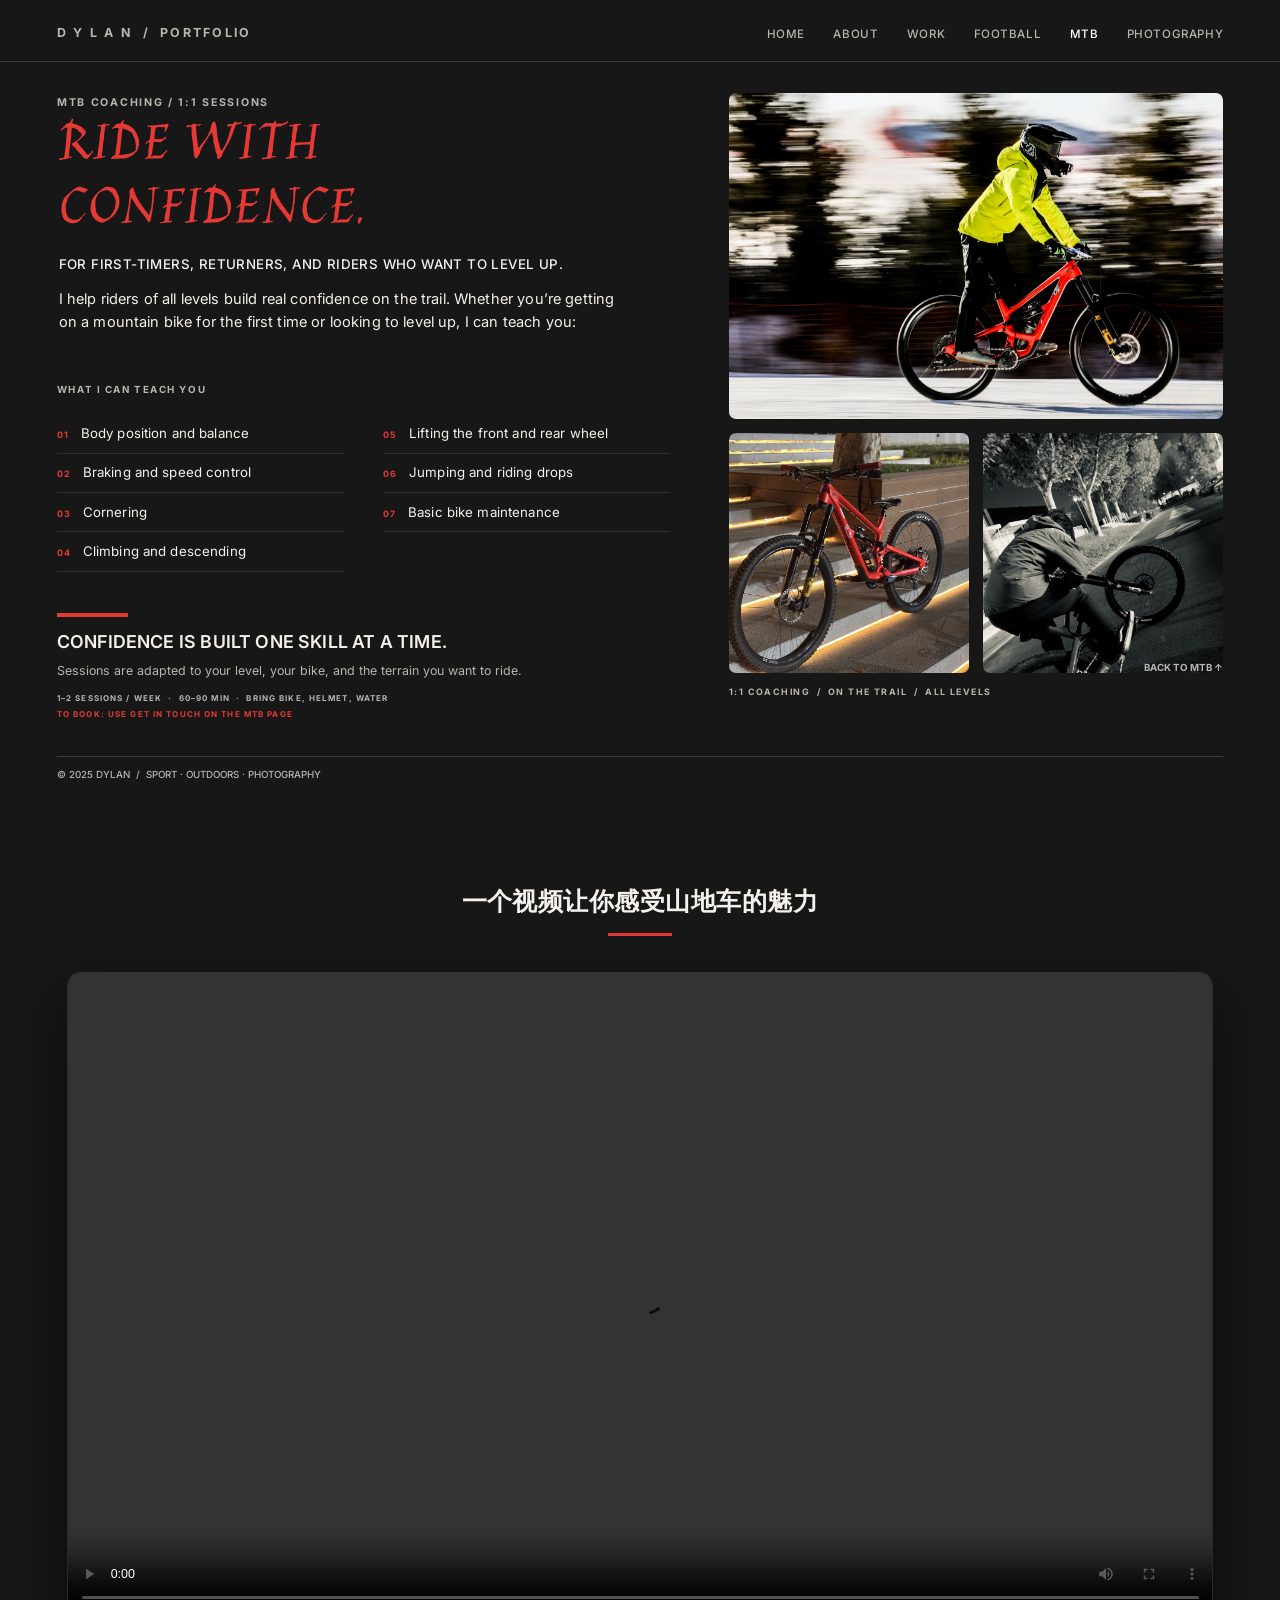
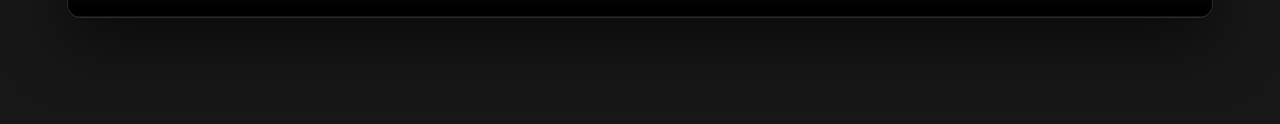
==== commit f7f8cc09: "v30 v30" ====
--- a/coaching.html
+++ b/coaching.html
@@ -9,9 +9,44 @@
   <link rel="preconnect" href="https://fonts.gstatic.com" crossorigin>
   <link href="https://fonts.googleapis.com/css2?family=Inter:wght@400;500;700&family=Jim+Nightshade&display=swap" rel="stylesheet">
 
-  <link rel="stylesheet" href="style.css?v=23">
+  <link rel="stylesheet" href="style.css?v=34">
+  <link rel="stylesheet" href="loader.css?v=1">
+  <script>
+    /* hide the big titles from the very first paint so motion.js can
+       animate them in without a flash of the finished state */
+    document.documentElement.classList.add('mo');
+    setTimeout(function () {
+      if (!document.documentElement.classList.contains('mo-ready') &&
+          !document.documentElement.classList.contains('mo-pause')) {
+        document.documentElement.classList.remove('mo');
+      }
+    }, 3000);
+  </script>
+
 </head>
 <body>
+<script>
+  (function () {
+    try {
+      document.documentElement.classList.add('mo-pause');
+        var d = document.createElement('div');
+        d.id = 'mtbLoader';
+        d.className = 'wl';
+        d.innerHTML =
+          '<div class="wl-wheel">' +
+            '<div class="wl-tire"></div>' +
+            '<div class="wl-rotor">' +
+              '<img src="assets/wheel-spokes.png" alt="">' +
+              '<img src="assets/wheel-ring-front.png" alt="">' +
+            '</div>' +
+            '<div class="wl-hub"></div>' +
+          '</div>' +
+          '<div class="wl-copy">LOADING RIDE&nbsp;&hellip;</div>' +
+          '<div class="wl-bar"><span class="wl-bar-fill"></span></div>';
+        document.body.appendChild(d);
+    } catch (e) {}
+  })();
+</script>
 <header class="site-header" id="siteHeader">
   <div class="site-header-inner">
     <a href="index.html#home" class="site-brand">D Y L A N &nbsp;/&nbsp; PORTFOLIO</a>
@@ -85,6 +120,14 @@
     </a>
   </div>
 
+  <!-- MTB VIDEO -->
+  <section class="coach-video" id="mtbVideo">
+    <h2 class="coach-video-title">一个视频让你感受山地车的魅力</h2>
+    <div class="coach-video-rule"></div>
+    <div class="coach-video-frame">
+      <video class="coach-video-player" src="assets/mtb-video.mp4" controls playsinline preload="metadata"></video>
+    </div>
+  </section>
 
   </div><!-- /.stage -->
 </div><!-- /.stage-wrap -->
@@ -119,5 +162,7 @@
       window.addEventListener('orientationchange', fitStage);
     })();
   </script>
+  <script src="motion.js?v=4"></script>
+  <script src="loader.js?v=2"></script>
 </body>
 </html>
--- a/style.css
+++ b/style.css
@@ -914,6 +914,62 @@
   z-index: 2;
 }
 
+.page-mtb .mtb-play-btn {
+  position: absolute;
+  left: 88px;
+  top: 620px;
+  z-index: 4;
+  display: inline-flex;
+  align-items: center;
+  gap: 10px;
+  padding: 14px 22px;
+  background: #E53935;
+  color: #F4F1EC;
+  font-size: 12px;
+  font-weight: 700;
+  letter-spacing: 0.14em;
+  text-decoration: none;
+  border-radius: 4px;
+  box-shadow: 0 10px 30px rgba(0, 0, 0, 0.35);
+  transition: background 0.2s ease, color 0.2s ease, transform 0.2s ease;
+}
+
+.page-mtb .mtb-play-2d {
+  position: absolute;
+  left: 300px;
+  top: 620px;
+  z-index: 4;
+  display: inline-flex;
+  align-items: center;
+  padding: 14px 18px;
+  border: 1px solid rgba(244, 241, 236, 0.35);
+  background: rgba(23, 23, 23, 0.55);
+  backdrop-filter: blur(6px);
+  color: #F4F1EC;
+  font-size: 12px;
+  font-weight: 700;
+  letter-spacing: 0.14em;
+  text-decoration: none;
+  border-radius: 4px;
+  transition: border-color 0.2s ease, color 0.2s ease;
+}
+
+.page-mtb .mtb-play-2d:hover {
+  border-color: #E53935;
+  color: #E53935;
+}
+
+.page-mtb .mtb-play-btn:hover {
+  background: #F4F1EC;
+  color: #E53935;
+  transform: translateY(-2px);
+}
+
+.page-mtb .mtb-play-btn .play-tri {
+  font-size: 10px;
+  line-height: 1;
+}
+
 .page-mtb .mtb-hero-img {
   position: absolute;
   left: 64px;
@@ -1630,6 +1686,31 @@
   transform-origin: left center;
 }
 
+/* Scroll reveal for the KEEP LOOKING gallery (moments-motion.js).
+   --rv (0..1) is set by the script from each frame's position, so the
+   photos fade / lift / settle one after another as the collage passes. */
+.moments-motion .moments-item {
+  --rv: 0;
+  --py: 0;
+  opacity: var(--rv);
+  transform:
+    translate3d(0, calc((1 - var(--rv)) * 56px + var(--py) * 1px), 0)
+    scale(calc(0.93 + var(--rv) * 0.07));
+  filter: blur(calc((1 - var(--rv)) * 6px));
+  will-change: transform, opacity, filter;
+  backface-visibility: hidden;
+}
+
+.moments-motion .moments-item img {
+  transform: scale(calc(1.16 - var(--rv) * 0.16));
+  transition: transform 0.05s linear;
+}
+
+.moments-motion .moments-item figcaption {
+  opacity: var(--rv);
+  transform: translateY(calc((1 - var(--rv)) * 12px));
+}
+
 /* ===================================================
    FINAL PAGE / FOOTER
    A cream header + closing statement + rider + ticker
@@ -1817,6 +1898,57 @@
   font-size: 10px;
   font-weight: 500;
   letter-spacing: 0.12em;
+}
+
+.end-col a.end-email {
+  display: inline-block;
+  margin-top: 20px;
+  color: #F4F1EC;
+  font-size: 14px;
+  font-weight: 700;
+  letter-spacing: 0.04em;
+  line-height: 1.2;
+  text-decoration: none;
+  border-bottom: 1px solid rgba(229, 57, 53, 0.6);
+  padding-bottom: 3px;
+  cursor: pointer;
+  transition: color 0.2s ease, border-color 0.2s ease;
+}
+
+.end-col a.end-email:hover {
+  color: #E53935;
+  border-color: #E53935;
+}
+
+.end-email-hint {
+  margin-top: 8px;
+  color: #7E7A74;
+  font-size: 9px;
+  font-weight: 700;
+  letter-spacing: 0.18em;
+}
+
+.copy-toast {
+  position: fixed;
+  right: 24px;
+  bottom: 24px;
+  z-index: 2000;
+  padding: 12px 18px;
+  background: #E53935;
+  color: #F4F1EC;
+  font-size: 11px;
+  font-weight: 700;
+  letter-spacing: 0.16em;
+  border-radius: 3px;
+  opacity: 0;
+  transform: translateY(8px);
+  pointer-events: none;
+  transition: opacity 0.2s ease, transform 0.2s ease;
+}
+
+.copy-toast.show {
+  opacity: 1;
+  transform: translateY(0);
 }
 
 /* Scrolling text ribbon */
@@ -2260,3 +2392,139 @@
 .moments-pin > .top-divider {
   display: none;
 }
+
+/* ===================================================
+   SITE MOTION (motion.js)
+   Keyframe based on purpose: transitions can be swallowed when
+   the hidden and visible class land in the same frame, keyframes
+   always play. Titles get a bold lift, copy a quiet fade.
+=================================================== */
+html.mo .hero-title,
+html.mo .about-title,
+html.mo .work-title,
+html.mo .moments-title,
+html.mo .moments-end-title,
+html.mo .football-title,
+html.mo .mtb-title,
+html.mo .photo-title,
+html.mo .end-title,
+html.mo .coach-title,
+html.mo .help-title {
+  opacity: 0;
+}
+
+html.mo-ready .hero-title,
+html.mo-ready .about-title,
+html.mo-ready .work-title,
+html.mo-ready .moments-title,
+html.mo-ready .moments-end-title,
+html.mo-ready .football-title,
+html.mo-ready .mtb-title,
+html.mo-ready .photo-title,
+html.mo-ready .end-title,
+html.mo-ready .coach-title,
+html.mo-ready .help-title {
+  opacity: 1;
+}
+
+html.mo .mo-t {
+  opacity: 0;
+}
+
+html.mo .mo-t.is-in {
+  animation: mo-title-in 0.95s cubic-bezier(0.16, 0.84, 0.3, 1) both;
+  animation-delay: calc(var(--mo-delay, 0) * 1ms);
+}
+
+@keyframes mo-title-in {
+  from {
+    opacity: 0;
+    transform: translateY(48px) scale(0.982);
+    filter: blur(12px);
+  }
+  60% {
+    opacity: 1;
+    filter: blur(1px);
+  }
+  to {
+    opacity: 1;
+    transform: none;
+    filter: blur(0);
+  }
+}
+
+html.mo .mo-s {
+  opacity: 0;
+}
+
+html.mo .mo-s.is-in {
+  animation: mo-copy-in 0.72s cubic-bezier(0.16, 0.84, 0.3, 1) both;
+  animation-delay: calc(var(--mo-delay, 0) * 1ms);
+}
+
+@keyframes mo-copy-in {
+  from {
+    opacity: 0;
+    transform: translateY(15px);
+    filter: blur(2.5px);
+  }
+  to {
+    opacity: 1;
+    transform: none;
+    filter: blur(0);
+  }
+}
+
+
+/* ===================================================
+   MTB VIDEO (coaching.html) — bilibili embed
+=================================================== */
+.coach-video {
+  width: 1440px;
+  margin: 0 auto;
+  background-color: #171717;
+  padding: 96px 76px 120px;
+  box-sizing: border-box;
+}
+
+.coach-video-title {
+  color: #F4F1EC;
+  font-size: 28px;
+  font-weight: 700;
+  letter-spacing: 0.02em;
+  text-align: center;
+  margin: 0 0 16px;
+}
+
+.coach-video-rule {
+  width: 72px;
+  height: 4px;
+  background-color: #E53935;
+  margin: 0 auto 42px;
+}
+
+.coach-video-frame {
+  width: 100%;
+  aspect-ratio: 16 / 9;
+  border-radius: 14px;
+  overflow: hidden;
+  background: #000;
+  box-shadow:
+    0 0 0 1px rgba(255, 255, 255, 0.12),
+    0 26px 70px rgba(0, 0, 0, 0.55);
+}
+
+.coach-video-frame iframe {
+  display: block;
+  width: 100%;
+  height: 100%;
+  border: 0;
+}
+
+.coach-video-frame video {
+  display: block;
+  width: 100%;
+  height: 100%;
+  object-fit: cover;
+  background: #000;
+}
--- a/loader.css
+++ b/loader.css
@@ -0,0 +1,119 @@
+/* ============================================================
+   MTB wheel loading screen (loader.js)
+   A spinning mountain-bike wheel covers the first paint; once
+   loading finishes the wheel blows up past the screen edge and
+   the overlay fades out to reveal the site.
+   ============================================================ */
+
+.wl {
+  position: fixed;
+  inset: 0;
+  z-index: 99999;
+  background: #0d0d0f;
+  display: flex;
+  flex-direction: column;
+  align-items: center;
+  justify-content: center;
+  gap: 36px;
+  font-family: "Helvetica Neue", Arial, "PingFang SC", sans-serif;
+  transition: opacity 0.42s ease 0.34s;
+  -webkit-user-select: none;
+  user-select: none;
+}
+
+.wl.is-done {
+  opacity: 0;
+  pointer-events: none;
+}
+
+.wl-wheel {
+  position: relative;
+  width: 230px;
+  height: 230px;
+}
+
+/* static rubber tyre */
+.wl-tire {
+  position: absolute;
+  inset: 0;
+  border-radius: 50%;
+  background: radial-gradient(circle at 50% 50%, #18181b 0 58%, #050506 60% 100%);
+  box-shadow:
+    0 0 0 1px rgba(255, 255, 255, 0.06),
+    0 0 60px rgba(0, 0, 0, 0.6);
+}
+
+/* spinning spokes + rim */
+.wl-rotor {
+  position: absolute;
+  inset: 26px;
+  animation: wl-spin 0.5s linear infinite;
+  will-change: transform;
+}
+
+.wl-rotor img {
+  position: absolute;
+  inset: 0;
+  width: 100%;
+  height: 100%;
+  object-fit: contain;
+  pointer-events: none;
+}
+
+/* hub cap */
+.wl-hub {
+  position: absolute;
+  left: 50%;
+  top: 50%;
+  width: 34px;
+  height: 34px;
+  margin: -17px 0 0 -17px;
+  border-radius: 50%;
+  background: radial-gradient(circle at 40% 36%, #4a4a50, #16161a 70%);
+  box-shadow: 0 0 0 1px rgba(255, 255, 255, 0.08);
+}
+
+@keyframes wl-spin {
+  to { transform: rotate(360deg); }
+}
+
+/* exit: wheel scales up far past the viewport */
+.wl.is-done .wl-wheel {
+  animation: wl-zoom 0.72s cubic-bezier(0.6, 0.05, 0.3, 1) forwards;
+}
+
+@keyframes wl-zoom {
+  to {
+    transform: scale(26);
+    opacity: 0;
+  }
+}
+
+.wl-copy {
+  color: rgba(255, 255, 255, 0.55);
+  font-size: 10px;
+  font-weight: 700;
+  letter-spacing: 0.28em;
+  text-transform: uppercase;
+}
+
+.wl-bar {
+  width: 220px;
+  height: 2px;
+  background: rgba(255, 255, 255, 0.14);
+  border-radius: 2px;
+  overflow: hidden;
+}
+
+.wl-bar-fill {
+  display: block;
+  width: 100%;
+  height: 100%;
+  background: #e53935;
+  transform: scaleX(0);
+  transform-origin: left center;
+}
+
+@media (prefers-reduced-motion: reduce) {
+  .wl-rotor { animation-duration: 1.6s; }
+}
